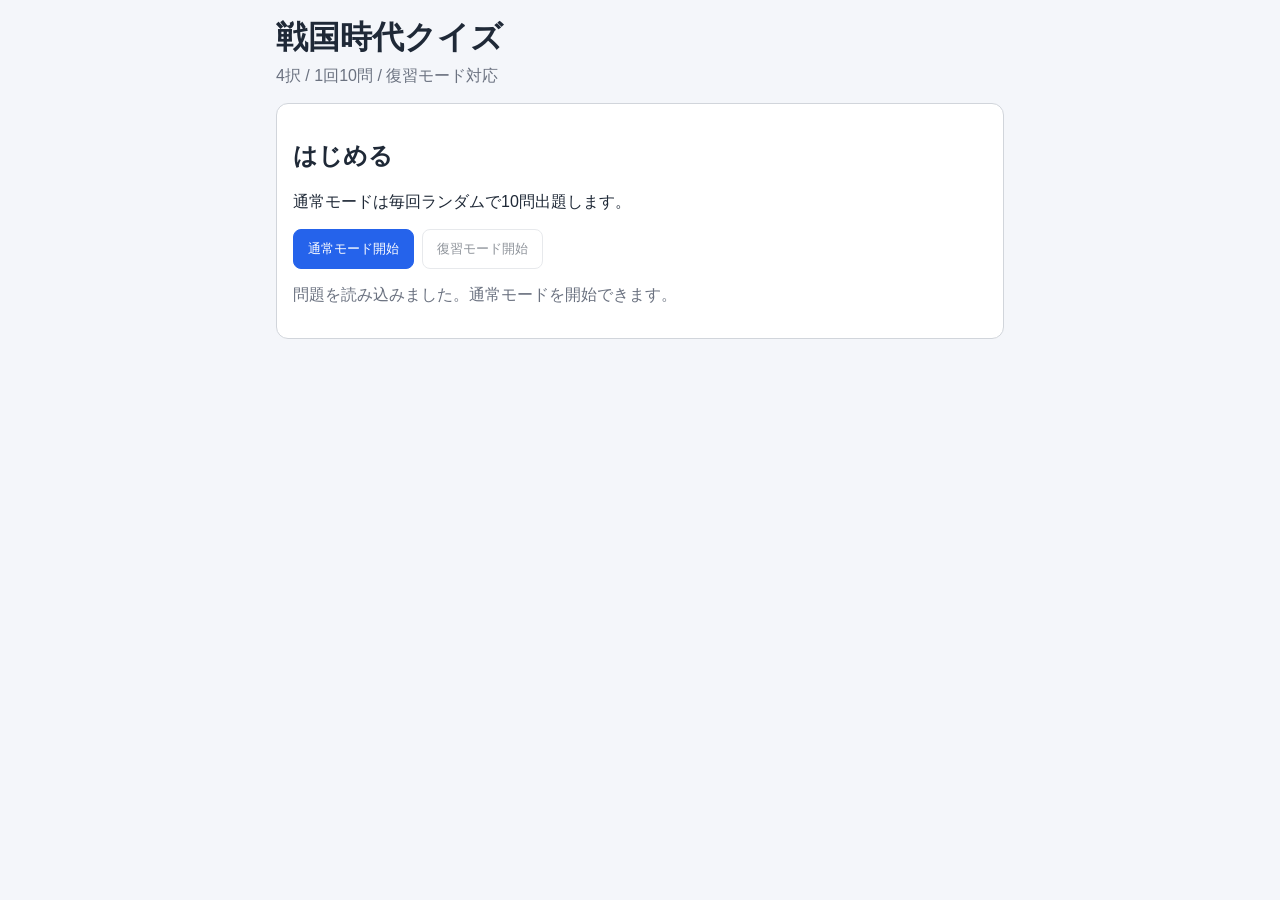
==== index.html @ 6bb64b8d "Rebuild quiz app as minimal working Sengoku web app" ====
<!doctype html>
<html lang="ja">
<head>
  <meta charset="UTF-8" />
  <meta name="viewport" content="width=device-width, initial-scale=1.0" />
  <title>戦国時代クイズ</title>
  <link rel="stylesheet" href="style.css" />
</head>
<body>
  <main class="app">
    <header class="header">
      <h1>戦国時代クイズ</h1>
      <p>4択 / 1回10問 / 復習モード対応</p>
    </header>

    <section id="home" class="card">
      <h2>はじめる</h2>
      <p>通常モードは毎回ランダムで10問出題します。</p>
      <div class="actions">
        <button id="startBtn" class="btn btn-primary">通常モード開始</button>
        <button id="reviewBtn" class="btn" disabled>復習モード開始</button>
      </div>
      <p id="homeMessage" class="message" aria-live="polite"></p>
    </section>

    <section id="quiz" class="card hidden" aria-live="polite">
      <div class="meta">
        <span id="progress"></span>
        <span id="modeLabel"></span>
      </div>
      <h2 id="question"></h2>
      <div id="choices" class="choices"></div>
      <div id="feedback" class="feedback"></div>
      <button id="nextBtn" class="btn btn-primary hidden">次へ</button>
    </section>

    <section id="result" class="card hidden">
      <h2>結果</h2>
      <p id="score" class="score"></p>
      <p id="rate"></p>
      <p id="wrongCount"></p>
      <div class="actions">
        <button id="backBtn" class="btn btn-primary">ホームに戻る</button>
      </div>
    </section>
  </main>

  <script src="app.js" defer></script>
</body>
</html>
---- style.css ----
:root {
  --bg: #f4f6fa;
  --card: #ffffff;
  --text: #1f2937;
  --muted: #6b7280;
  --line: #d1d5db;
  --primary: #2563eb;
  --primary-hover: #1d4ed8;
  --ok: #166534;
  --ng: #b91c1c;
}

* {
  box-sizing: border-box;
}

body {
  margin: 0;
  background: var(--bg);
  color: var(--text);
  font-family: -apple-system, BlinkMacSystemFont, "Segoe UI", Roboto, "Hiragino Kaku Gothic ProN", "Yu Gothic", sans-serif;
}

.app {
  max-width: 760px;
  margin: 0 auto;
  padding: 16px;
}

.header h1 {
  margin: 0;
  font-size: clamp(1.4rem, 4vw, 2rem);
}

.header p {
  margin-top: 6px;
  color: var(--muted);
}

.card {
  background: var(--card);
  border: 1px solid var(--line);
  border-radius: 12px;
  padding: 16px;
  margin-top: 12px;
}

.hidden {
  display: none;
}

.actions {
  display: flex;
  flex-wrap: wrap;
  gap: 8px;
}

.btn {
  border: 1px solid var(--line);
  border-radius: 8px;
  padding: 10px 14px;
  background: #fff;
  color: var(--text);
  cursor: pointer;
}

.btn:disabled {
  opacity: 0.5;
  cursor: not-allowed;
}

.btn-primary {
  border-color: var(--primary);
  background: var(--primary);
  color: #fff;
}

.btn-primary:hover:not(:disabled) {
  background: var(--primary-hover);
}

.meta {
  display: flex;
  justify-content: space-between;
  gap: 8px;
  color: var(--muted);
  margin-bottom: 10px;
}

.choices {
  display: grid;
  gap: 8px;
}

.choice {
  width: 100%;
  text-align: left;
  border: 1px solid var(--line);
  border-radius: 8px;
  background: #fff;
  padding: 10px;
}

.choice:disabled {
  cursor: default;
}

.choice.correct {
  border-color: var(--ok);
  background: #ecfdf5;
}

.choice.wrong {
  border-color: var(--ng);
  background: #fef2f2;
}

.feedback {
  margin: 12px 0;
  padding-top: 10px;
  border-top: 1px dashed var(--line);
  line-height: 1.5;
}

.feedback.ok {
  color: var(--ok);
}

.feedback.ng {
  color: var(--ng);
}

.message {
  color: var(--muted);
}

.score {
  font-weight: 700;
  font-size: 1.2rem;
}

@media (max-width: 480px) {
  .btn {
    width: 100%;
  }
}
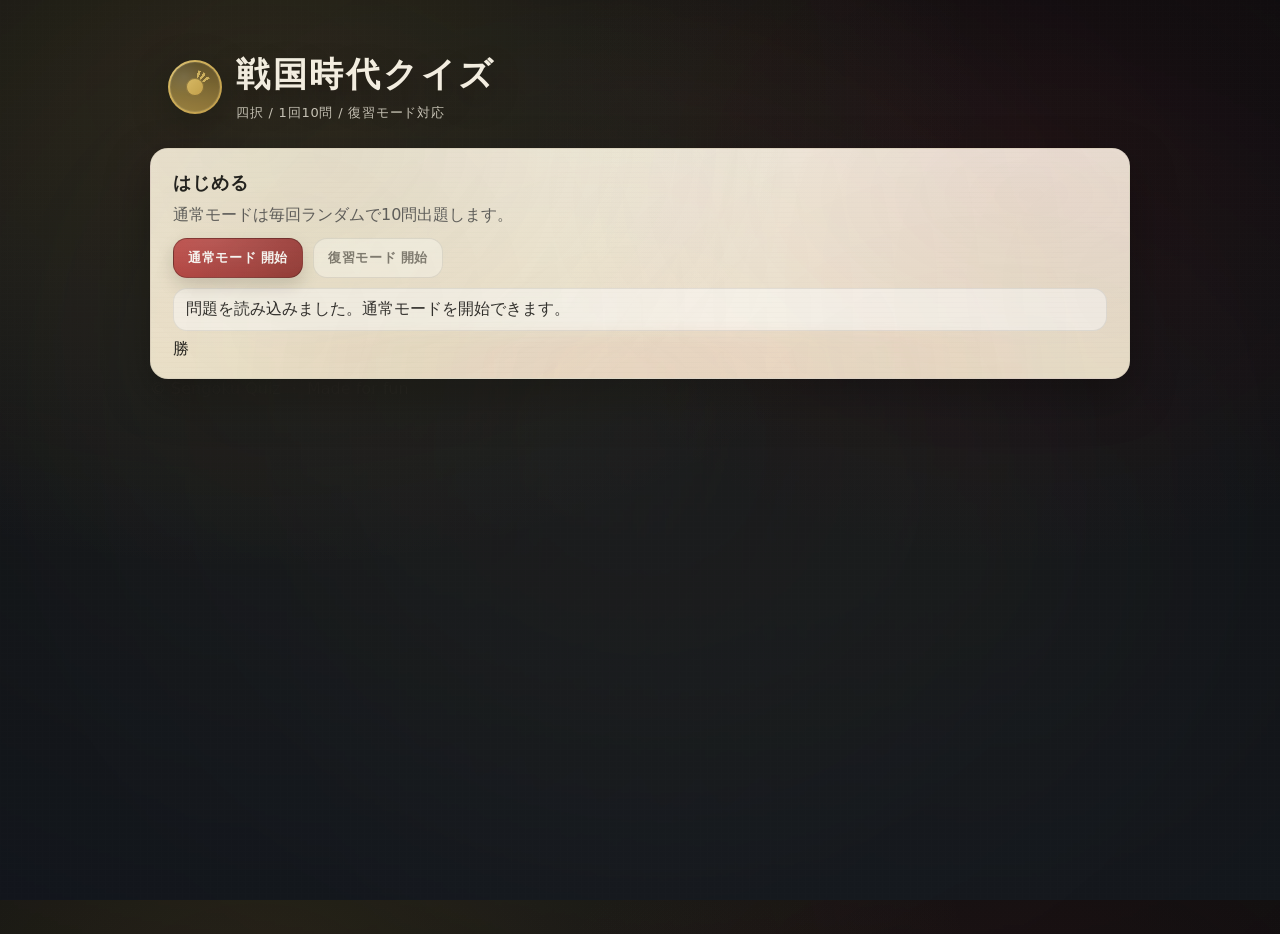
==== commit 27c165fd: "Refactor HTML structure and update text content Updated header and section titles, improved button l" ====
--- a/index.html
+++ b/index.html
@@ -6,43 +6,92 @@
   <title>戦国時代クイズ</title>
   <link rel="stylesheet" href="style.css" />
 </head>
+
 <body>
   <main class="app">
+    <!-- 戦国ヘッダー（※bodyの中、mainの中に置くのが正解） -->
     <header class="header">
-      <h1>戦国時代クイズ</h1>
-      <p>4択 / 1回10問 / 復習モード対応</p>
+      <div class="brand">
+        <div class="crest" aria-hidden="true">
+          <span class="crest-ring"></span>
+          <span class="crest-emblem"></span>
+        </div>
+
+        <div class="brand-text">
+          <h1>戦国時代クイズ</h1>
+          <p>四択 / 1回10問 / 復習モード対応</p>
+        </div>
+      </div>
+
+      <div class="header-kamon" aria-hidden="true">
+        <span class="kamon-dot"></span>
+        <span class="kamon-dot"></span>
+        <span class="kamon-dot"></span>
+      </div>
     </header>
 
-    <section id="home" class="card">
-      <h2>はじめる</h2>
-      <p>通常モードは毎回ランダムで10問出題します。</p>
+    <!-- HOME -->
+    <section id="home" class="card card-sengoku">
+      <h2 class="card-title">はじめる</h2>
+      <p class="card-sub">
+        通常モードは毎回ランダムで10問出題します。
+      </p>
+
       <div class="actions">
-        <button id="startBtn" class="btn btn-primary">通常モード開始</button>
-        <button id="reviewBtn" class="btn" disabled>復習モード開始</button>
+        <button id="startBtn" class="btn btn-primary">通常モード 開始</button>
+        <button id="reviewBtn" class="btn btn-ghost" disabled>復習モード 開始</button>
       </div>
+
       <p id="homeMessage" class="message" aria-live="polite"></p>
+
+      <div class="seal" aria-hidden="true">
+        <span class="seal-text">勝</span>
+      </div>
     </section>
 
-    <section id="quiz" class="card hidden" aria-live="polite">
+    <!-- QUIZ -->
+    <section id="quiz" class="card card-sengoku hidden" aria-live="polite">
       <div class="meta">
-        <span id="progress"></span>
-        <span id="modeLabel"></span>
+        <span id="progress" class="badge">1/10</span>
+        <span id="modeLabel" class="badge badge-ghost">通常</span>
       </div>
-      <h2 id="question"></h2>
+
+      <h2 id="question" class="question">問題</h2>
+
       <div id="choices" class="choices"></div>
+
       <div id="feedback" class="feedback"></div>
-      <button id="nextBtn" class="btn btn-primary hidden">次へ</button>
+
+      <div class="actions actions-right">
+        <button id="nextBtn" class="btn btn-primary hidden">次へ</button>
+      </div>
+
+      <div class="divider" aria-hidden="true"></div>
+      <p class="hint">※ 武士は焦らない。落ち着いて選ぶのだ。</p>
     </section>
 
-    <section id="result" class="card hidden">
-      <h2>結果</h2>
-      <p id="score" class="score"></p>
-      <p id="rate"></p>
-      <p id="wrongCount"></p>
+    <!-- RESULT -->
+    <section id="result" class="card card-sengoku hidden">
+      <h2 class="card-title">戦果</h2>
+
+      <p id="score" class="result-line"></p>
+      <p id="rate" class="result-line"></p>
+      <p id="wrongCount" class="result-line"></p>
+
       <div class="actions">
         <button id="backBtn" class="btn btn-primary">ホームに戻る</button>
       </div>
+
+      <div class="result-banner" aria-hidden="true">
+        <span class="banner-text">天下取りは一歩ずつ</span>
+      </div>
     </section>
+
+    <footer class="footer">
+      <span>© Sengoku Quiz</span>
+      <span class="footer-dot">・</span>
+      <span>Made for fun</span>
+    </footer>
   </main>
 
   <script src="app.js" defer></script>
--- a/style.css
+++ b/style.css
@@ -1,146 +1,286 @@
-:root {
-  --bg: #f4f6fa;
-  --card: #ffffff;
-  --text: #1f2937;
-  --muted: #6b7280;
-  --line: #d1d5db;
-  --primary: #2563eb;
-  --primary-hover: #1d4ed8;
-  --ok: #166534;
-  --ng: #b91c1c;
-}
-
-* {
-  box-sizing: border-box;
-}
-
-body {
-  margin: 0;
-  background: var(--bg);
-  color: var(--text);
-  font-family: -apple-system, BlinkMacSystemFont, "Segoe UI", Roboto, "Hiragino Kaku Gothic ProN", "Yu Gothic", sans-serif;
-}
-
-.app {
-  max-width: 760px;
-  margin: 0 auto;
-  padding: 16px;
-}
-
-.header h1 {
-  margin: 0;
-  font-size: clamp(1.4rem, 4vw, 2rem);
-}
-
-.header p {
-  margin-top: 6px;
+:root{
+  --bg-ink:#0b0d10;
+  --bg-ink2:#11151c;
+  --paper:#f3efe4;
+  --paper2:#efe7d3;
+  --gold:#c7a24b;
+  --gold2:#e2c36a;
+  --red:#b22222;
+  --smoke: rgba(255,255,255,.06);
+  --text:#1c1c1c;
+  --muted:#5c5c5c;
+  --shadow: 0 18px 45px rgba(0,0,0,.35);
+  --radius: 18px;
+}
+
+/* ==== page base ==== */
+*{ box-sizing:border-box; }
+html,body{ height:100%; }
+body{
+  margin:0;
+  color:var(--text);
+  font-family: system-ui, -apple-system, "Hiragino Kaku Gothic ProN", "Yu Gothic", "Noto Sans JP", sans-serif;
+
+  /* “夜の陣幕 + 墨”っぽい背景（外部画像なし） */
+  background:
+    radial-gradient(1200px 800px at 20% 10%, rgba(199,162,75,.14), transparent 60%),
+    radial-gradient(900px 700px at 80% 20%, rgba(178,34,34,.10), transparent 55%),
+    linear-gradient(180deg, var(--bg-ink), var(--bg-ink2));
+}
+
+/* うっすら布目（疑似テクスチャ） */
+body::before{
+  content:"";
+  position:fixed;
+  inset:0;
+  pointer-events:none;
+  background:
+    repeating-linear-gradient(0deg, rgba(255,255,255,.02) 0 1px, transparent 1px 6px),
+    repeating-linear-gradient(90deg, rgba(255,255,255,.015) 0 1px, transparent 1px 7px);
+  mix-blend-mode: overlay;
+  opacity:.55;
+}
+
+/* 金箔っぽい霞 */
+body::after{
+  content:"";
+  position:fixed;
+  inset:-20%;
+  pointer-events:none;
+  background:
+    radial-gradient(circle at 30% 40%, rgba(226,195,106,.08), transparent 55%),
+    radial-gradient(circle at 70% 60%, rgba(226,195,106,.06), transparent 50%),
+    radial-gradient(circle at 50% 50%, rgba(255,255,255,.03), transparent 60%);
+  filter: blur(2px);
+  opacity:.65;
+}
+
+/* ==== app container ==== */
+.app{
+  width:min(980px, calc(100% - 28px));
+  margin: 34px auto 60px;
+}
+
+/* ==== header ==== */
+.header{
+  margin-bottom: 18px;
+  padding: 18px 18px 8px;
+}
+
+.brand{
+  display:flex;
+  align-items:center;
+  gap:14px;
+}
+
+/* 家紋風ロゴ（CSSだけ） */
+.crest{
+  width:54px; height:54px;
+  position:relative;
+  border-radius:999px;
+  filter: drop-shadow(0 10px 18px rgba(0,0,0,.35));
+}
+.crest-ring{
+  position:absolute; inset:0;
+  border-radius:999px;
+  background: radial-gradient(circle at 30% 30%, rgba(255,255,255,.22), transparent 35%),
+              linear-gradient(135deg, rgba(226,195,106,.95), rgba(199,162,75,.95));
+  padding:2px;
+}
+.crest-ring::before{
+  content:"";
+  position:absolute; inset:2px;
+  border-radius:999px;
+  background: linear-gradient(180deg, rgba(0,0,0,.55), rgba(0,0,0,.25));
+  box-shadow: inset 0 0 0 1px rgba(255,255,255,.08);
+}
+.crest-emblem{
+  position:absolute; inset:10px;
+  border-radius:999px;
+  background:
+    conic-gradient(from 0deg,
+      rgba(226,195,106,.0) 0 10deg,
+      rgba(226,195,106,.9) 10deg 20deg,
+      rgba(226,195,106,.0) 20deg 30deg,
+      rgba(226,195,106,.9) 30deg 40deg,
+      rgba(226,195,106,.0) 40deg 50deg,
+      rgba(226,195,106,.9) 50deg 60deg,
+      rgba(226,195,106,.0) 60deg 360deg);
+  mask: radial-gradient(circle, transparent 0 38%, #000 39% 100%);
+  opacity:.9;
+}
+.crest::after{
+  content:"";
+  position:absolute; inset:18px;
+  border-radius:999px;
+  background: linear-gradient(135deg, rgba(226,195,106,.9), rgba(199,162,75,.9));
+  box-shadow: inset 0 0 0 1px rgba(0,0,0,.35);
+}
+
+/* タイトル文字：和っぽく重め */
+.brand-text h1{
+  margin:0;
+  color: var(--paper);
+  letter-spacing: .08em;
+  font-weight: 800;
+  font-size: clamp(22px, 3.6vw, 34px);
+  text-shadow: 0 14px 30px rgba(0,0,0,.45);
+}
+.brand-text p{
+  margin:6px 0 0;
+  color: rgba(243,239,228,.78);
+  letter-spacing: .06em;
+  font-size: 13px;
+}
+
+/* ==== card paper ==== */
+.card{
+  background:
+    radial-gradient(900px 520px at 10% 0%, rgba(199,162,75,.10), transparent 60%),
+    radial-gradient(900px 520px at 90% 20%, rgba(178,34,34,.08), transparent 55%),
+    linear-gradient(180deg, var(--paper), var(--paper2));
+  border-radius: var(--radius);
+  box-shadow: var(--shadow);
+  border: 1px solid rgba(0,0,0,.08);
+  position:relative;
+  overflow:hidden;
+}
+
+/* 紙の毛羽立ち + 墨スミ */
+.card::before{
+  content:"";
+  position:absolute; inset:0;
+  pointer-events:none;
+  background:
+    radial-gradient(circle at 20% 0%, rgba(0,0,0,.08), transparent 55%),
+    radial-gradient(circle at 100% 60%, rgba(0,0,0,.06), transparent 55%),
+    repeating-linear-gradient(0deg, rgba(0,0,0,.015) 0 1px, transparent 1px 5px);
+  mix-blend-mode:multiply;
+  opacity:.6;
+}
+.card::after{
+  content:"";
+  position:absolute;
+  inset:auto -20% -35% -20%;
+  height:55%;
+  pointer-events:none;
+  background: radial-gradient(circle at 50% 50%, rgba(178,34,34,.11), transparent 62%);
+  filter: blur(8px);
+  opacity:.7;
+}
+
+/* ==== sections ==== */
+#home, #quiz, #result{
+  padding: 22px 22px 18px;
+}
+h2{
+  margin:0 0 10px;
+  font-size: 18px;
+  letter-spacing:.06em;
+}
+p{
+  margin: 8px 0;
   color: var(--muted);
 }
 
-.card {
-  background: var(--card);
-  border: 1px solid var(--line);
-  border-radius: 12px;
-  padding: 16px;
-  margin-top: 12px;
-}
-
-.hidden {
-  display: none;
-}
-
-.actions {
-  display: flex;
-  flex-wrap: wrap;
-  gap: 8px;
-}
-
-.btn {
-  border: 1px solid var(--line);
-  border-radius: 8px;
+/* meta row */
+.meta{
+  display:flex;
+  justify-content:space-between;
+  align-items:center;
+  gap:12px;
+  margin-bottom:12px;
+  padding-bottom:12px;
+  border-bottom: 1px dashed rgba(0,0,0,.18);
+}
+#modeLabel{
+  font-weight:700;
+  color:#2c2c2c;
+}
+
+/* ==== buttons ==== */
+.actions{
+  display:flex;
+  flex-wrap:wrap;
+  gap:10px;
+  margin-top:12px;
+}
+.btn{
+  appearance:none;
+  border:1px solid rgba(0,0,0,.15);
+  background: rgba(255,255,255,.65);
+  color:#222;
   padding: 10px 14px;
-  background: #fff;
-  color: var(--text);
-  cursor: pointer;
-}
-
-.btn:disabled {
-  opacity: 0.5;
-  cursor: not-allowed;
-}
-
-.btn-primary {
-  border-color: var(--primary);
-  background: var(--primary);
+  border-radius: 14px;
+  font-weight: 800;
+  letter-spacing:.05em;
+  cursor:pointer;
+  transition: transform .08s ease, box-shadow .12s ease, background .12s ease;
+  box-shadow: 0 8px 18px rgba(0,0,0,.15);
+}
+.btn:hover{ transform: translateY(-1px); }
+.btn:active{ transform: translateY(0px) scale(.99); }
+.btn:disabled{
+  cursor:not-allowed;
+  opacity:.55;
+  box-shadow:none;
+}
+
+.btn-primary{
+  border: 1px solid rgba(0,0,0,.25);
+  background:
+    radial-gradient(600px 200px at 30% 0%, rgba(255,255,255,.25), transparent 60%),
+    linear-gradient(135deg, var(--red), #7f1212);
   color: #fff;
 }
-
-.btn-primary:hover:not(:disabled) {
-  background: var(--primary-hover);
-}
-
-.meta {
-  display: flex;
-  justify-content: space-between;
-  gap: 8px;
-  color: var(--muted);
-  margin-bottom: 10px;
-}
-
-.choices {
-  display: grid;
-  gap: 8px;
-}
-
-.choice {
-  width: 100%;
-  text-align: left;
-  border: 1px solid var(--line);
-  border-radius: 8px;
-  background: #fff;
-  padding: 10px;
-}
-
-.choice:disabled {
-  cursor: default;
-}
-
-.choice.correct {
-  border-color: var(--ok);
-  background: #ecfdf5;
-}
-
-.choice.wrong {
-  border-color: var(--ng);
-  background: #fef2f2;
-}
-
-.feedback {
-  margin: 12px 0;
-  padding-top: 10px;
-  border-top: 1px dashed var(--line);
-  line-height: 1.5;
-}
-
-.feedback.ok {
-  color: var(--ok);
-}
-
-.feedback.ng {
-  color: var(--ng);
-}
-
-.message {
-  color: var(--muted);
-}
-
-.score {
-  font-weight: 700;
-  font-size: 1.2rem;
-}
-
-@media (max-width: 480px) {
-  .btn {
-    width: 100%;
-  }
-}
+.btn-primary:hover{
+  box-shadow: 0 14px 26px rgba(0,0,0,.22);
+}
+
+.message{
+  margin-top:10px;
+  padding:10px 12px;
+  border-radius: 14px;
+  background: rgba(255,255,255,.6);
+  border: 1px solid rgba(0,0,0,.08);
+  color:#2a2a2a;
+}
+
+/* ==== quiz choices ==== */
+.choices{
+  display:grid;
+  gap:10px;
+  margin: 10px 0 6px;
+}
+.choiceBtn{
+  width:100%;
+  text-align:left;
+  padding: 12px 14px;
+  border-radius: 16px;
+  border: 1px solid rgba(0,0,0,.16);
+  background: rgba(255,255,255,.70);
+  cursor:pointer;
+  font-weight: 800;
+  letter-spacing:.03em;
+  transition: transform .08s ease, box-shadow .12s ease, background .12s ease;
+  box-shadow: 0 8px 18px rgba(0,0,0,.14);
+}
+.choiceBtn:hover{ transform: translateY(-1px); }
+.choiceBtn:active{ transform: translateY(0px) scale(.99); }
+
+.feedback{
+  margin-top:10px;
+  padding:12px 14px;
+  border-radius:16px;
+  border: 1px solid rgba(0,0,0,.10);
+  background: rgba(255,255,255,.60);
+}
+
+.hidden{ display:none !important; }
+
+/* ==== small ==== */
+@media (max-width:520px){
+  #home, #quiz, #result{ padding:18px 16px 14px; }
+  .brand{ gap:12px; }
+  .crest{ width:48px; height:48px; }
+}
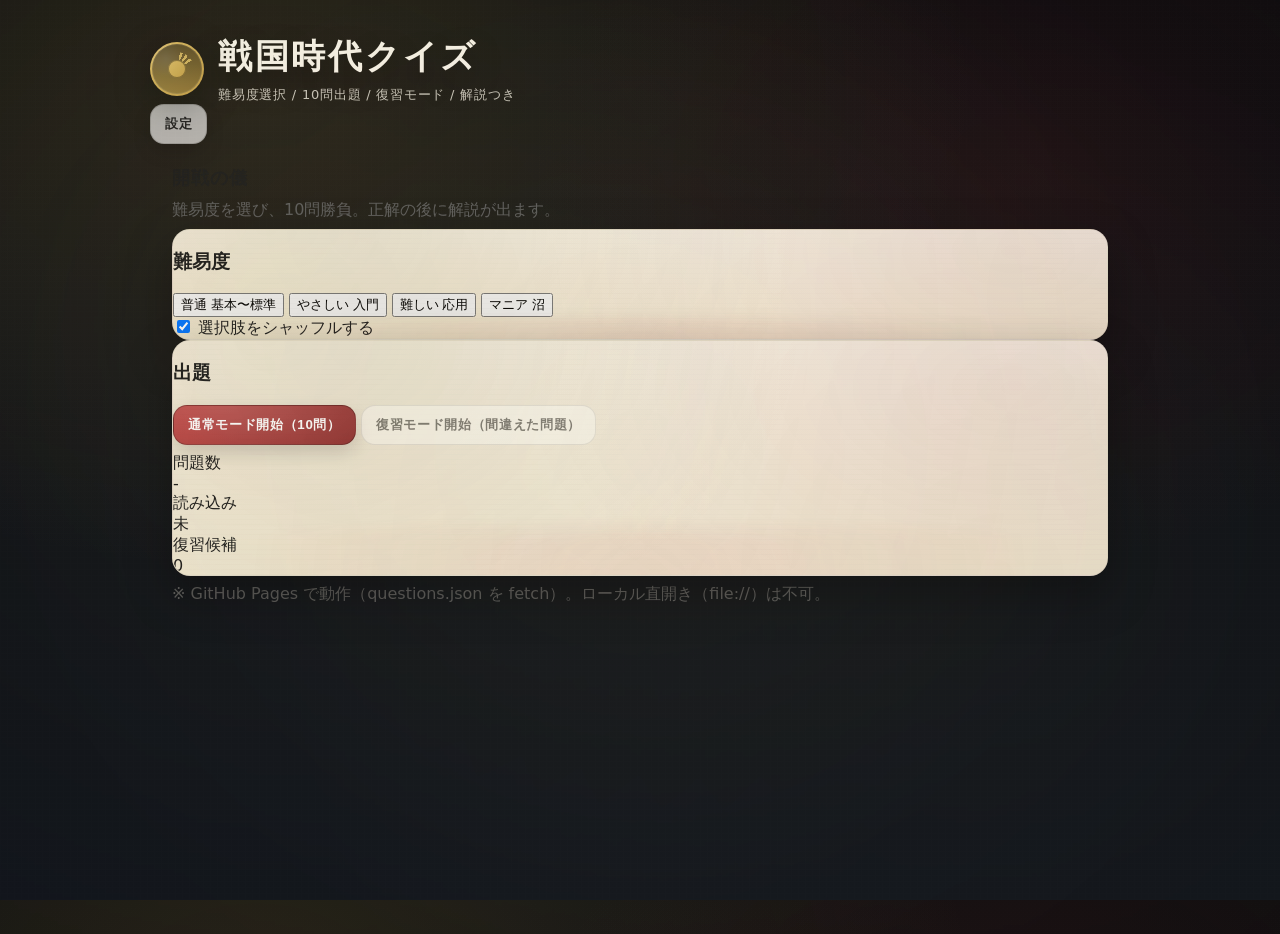
==== commit 0ed7cd4b: "Refactor header and add settings modal Replaced header and section structure for improved layout and" ====
--- a/index.html
+++ b/index.html
@@ -6,92 +6,180 @@
   <title>戦国時代クイズ</title>
   <link rel="stylesheet" href="style.css" />
 </head>
-
 <body>
   <main class="app">
-    <!-- 戦国ヘッダー（※bodyの中、mainの中に置くのが正解） -->
-    <header class="header">
-      <div class="brand">
-        <div class="crest" aria-hidden="true">
-          <span class="crest-ring"></span>
-          <span class="crest-emblem"></span>
+    <header class="topbar">
+      <div class="topbar-inner">
+        <div class="brand">
+          <div class="crest" aria-hidden="true">
+            <span class="crest-ring"></span>
+            <span class="crest-emblem"></span>
+          </div>
+          <div class="brand-text">
+            <h1>戦国時代クイズ</h1>
+            <p class="sub">難易度選択 / 10問出題 / 復習モード / 解説つき</p>
+          </div>
         </div>
 
-        <div class="brand-text">
-          <h1>戦国時代クイズ</h1>
-          <p>四択 / 1回10問 / 復習モード対応</p>
+        <div class="topbar-actions">
+          <button id="openSettings" class="btn btn-ghost" type="button">設定</button>
         </div>
-      </div>
-
-      <div class="header-kamon" aria-hidden="true">
-        <span class="kamon-dot"></span>
-        <span class="kamon-dot"></span>
-        <span class="kamon-dot"></span>
       </div>
     </header>
 
-    <!-- HOME -->
-    <section id="home" class="card card-sengoku">
-      <h2 class="card-title">はじめる</h2>
-      <p class="card-sub">
-        通常モードは毎回ランダムで10問出題します。
-      </p>
+    <section class="panel" id="home">
+      <div class="paper">
+        <h2 class="paper-title">開戦の儀</h2>
+        <p class="paper-lead">難易度を選び、10問勝負。正解の後に解説が出ます。</p>
 
-      <div class="actions">
-        <button id="startBtn" class="btn btn-primary">通常モード 開始</button>
-        <button id="reviewBtn" class="btn btn-ghost" disabled>復習モード 開始</button>
-      </div>
+        <div class="grid">
+          <div class="card">
+            <h3 class="card-title">難易度</h3>
+            <div class="difficulty">
+              <button type="button" class="diff-btn is-active" data-diff="normal">
+                <span class="diff-name">普通</span>
+                <span class="diff-desc">基本〜標準</span>
+              </button>
+              <button type="button" class="diff-btn" data-diff="easy">
+                <span class="diff-name">やさしい</span>
+                <span class="diff-desc">入門</span>
+              </button>
+              <button type="button" class="diff-btn" data-diff="hard">
+                <span class="diff-name">難しい</span>
+                <span class="diff-desc">応用</span>
+              </button>
+              <button type="button" class="diff-btn" data-diff="mania">
+                <span class="diff-name">マニア</span>
+                <span class="diff-desc">沼</span>
+              </button>
+            </div>
 
-      <p id="homeMessage" class="message" aria-live="polite"></p>
+            <div class="row">
+              <label class="check">
+                <input type="checkbox" id="shuffleChoices" checked />
+                選択肢をシャッフルする
+              </label>
+            </div>
+          </div>
 
-      <div class="seal" aria-hidden="true">
-        <span class="seal-text">勝</span>
+          <div class="card">
+            <h3 class="card-title">出題</h3>
+            <div class="row row-gap">
+              <button id="startBtn" class="btn btn-primary" type="button">通常モード開始（10問）</button>
+              <button id="reviewBtn" class="btn btn-secondary" type="button" disabled>復習モード開始（間違えた問題）</button>
+            </div>
+            <p id="homeMsg" class="msg" aria-live="polite"></p>
+
+            <div class="stats">
+              <div class="stat">
+                <div class="stat-k">問題数</div>
+                <div class="stat-v"><span id="totalCount">-</span></div>
+              </div>
+              <div class="stat">
+                <div class="stat-k">読み込み</div>
+                <div class="stat-v"><span id="loadState">未</span></div>
+              </div>
+              <div class="stat">
+                <div class="stat-k">復習候補</div>
+                <div class="stat-v"><span id="wrongPool">0</span></div>
+              </div>
+            </div>
+          </div>
+        </div>
+
+        <p class="note">※ GitHub Pages で動作（questions.json を fetch）。ローカル直開き（file://）は不可。</p>
       </div>
     </section>
 
-    <!-- QUIZ -->
-    <section id="quiz" class="card card-sengoku hidden" aria-live="polite">
-      <div class="meta">
-        <span id="progress" class="badge">1/10</span>
-        <span id="modeLabel" class="badge badge-ghost">通常</span>
-      </div>
+    <section class="panel hidden" id="quiz" aria-live="polite">
+      <div class="paper">
+        <div class="quiz-head">
+          <div class="meta">
+            <span class="badge" id="modeBadge">通常</span>
+            <span class="dot">•</span>
+            <span id="diffBadge" class="badge badge-alt">普通</span>
+          </div>
+          <div class="progress">
+            <span id="progressText">1 / 10</span>
+            <div class="bar" aria-hidden="true"><div id="barFill" class="bar-fill"></div></div>
+          </div>
+        </div>
 
-      <h2 id="question" class="question">問題</h2>
+        <div class="qbox">
+          <div class="qno" id="qNo">Q1</div>
+          <h2 class="qtext" id="questionText">読み込み中…</h2>
+          <div class="tags" id="tagRow"></div>
+        </div>
 
-      <div id="choices" class="choices"></div>
+        <div class="choices" id="choices"></div>
 
-      <div id="feedback" class="feedback"></div>
+        <div class="feedback" id="feedback" aria-live="polite"></div>
 
-      <div class="actions actions-right">
-        <button id="nextBtn" class="btn btn-primary hidden">次へ</button>
-      </div>
-
-      <div class="divider" aria-hidden="true"></div>
-      <p class="hint">※ 武士は焦らない。落ち着いて選ぶのだ。</p>
-    </section>
-
-    <!-- RESULT -->
-    <section id="result" class="card card-sengoku hidden">
-      <h2 class="card-title">戦果</h2>
-
-      <p id="score" class="result-line"></p>
-      <p id="rate" class="result-line"></p>
-      <p id="wrongCount" class="result-line"></p>
-
-      <div class="actions">
-        <button id="backBtn" class="btn btn-primary">ホームに戻る</button>
-      </div>
-
-      <div class="result-banner" aria-hidden="true">
-        <span class="banner-text">天下取りは一歩ずつ</span>
+        <div class="actions">
+          <button id="nextBtn" class="btn btn-primary hidden" type="button">次へ</button>
+          <button id="quitBtn" class="btn btn-ghost" type="button">中断</button>
+        </div>
       </div>
     </section>
 
-    <footer class="footer">
-      <span>© Sengoku Quiz</span>
-      <span class="footer-dot">・</span>
-      <span>Made for fun</span>
-    </footer>
+    <section class="panel hidden" id="result">
+      <div class="paper">
+        <h2 class="paper-title">戦果報告</h2>
+        <div class="result-grid">
+          <div class="result-card">
+            <div class="rk">正解数</div>
+            <div class="rv"><span id="scoreNum">0</span> / <span id="scoreDen">10</span></div>
+          </div>
+          <div class="result-card">
+            <div class="rk">正解率</div>
+            <div class="rv"><span id="rateNum">0</span>%</div>
+          </div>
+          <div class="result-card">
+            <div class="rk">間違い</div>
+            <div class="rv"><span id="wrongNum">0</span></div>
+          </div>
+        </div>
+
+        <div class="actions">
+          <button id="backHomeBtn" class="btn btn-primary" type="button">ホームへ戻る</button>
+          <button id="reviewFromResultBtn" class="btn btn-secondary" type="button">復習モードへ</button>
+        </div>
+
+        <div class="mini">
+          <h3 class="mini-title">間違えた問題（復習用）</h3>
+          <div id="wrongList" class="wrong-list"></div>
+        </div>
+      </div>
+    </section>
+
+    <!-- Settings Modal -->
+    <div class="modal hidden" id="settingsModal" role="dialog" aria-modal="true" aria-labelledby="settingsTitle">
+      <div class="modal-backdrop" data-close="1"></div>
+      <div class="modal-card">
+        <div class="modal-head">
+          <h2 id="settingsTitle">設定</h2>
+          <button class="icon-btn" type="button" data-close="1" aria-label="閉じる">✕</button>
+        </div>
+        <div class="modal-body">
+          <label class="check">
+            <input type="checkbox" id="showExplanation" checked />
+            正解/不正解のあとに解説を表示する
+          </label>
+
+          <label class="check">
+            <input type="checkbox" id="showTags" checked />
+            タグ（人物/合戦/用語など）を表示する
+          </label>
+
+          <div class="row">
+            <button id="clearProgress" class="btn btn-ghost" type="button">復習データをクリア</button>
+          </div>
+
+          <p class="note">復習データはこのブラウザの localStorage に保存します。</p>
+        </div>
+      </div>
+    </div>
+
   </main>
 
   <script src="app.js" defer></script>
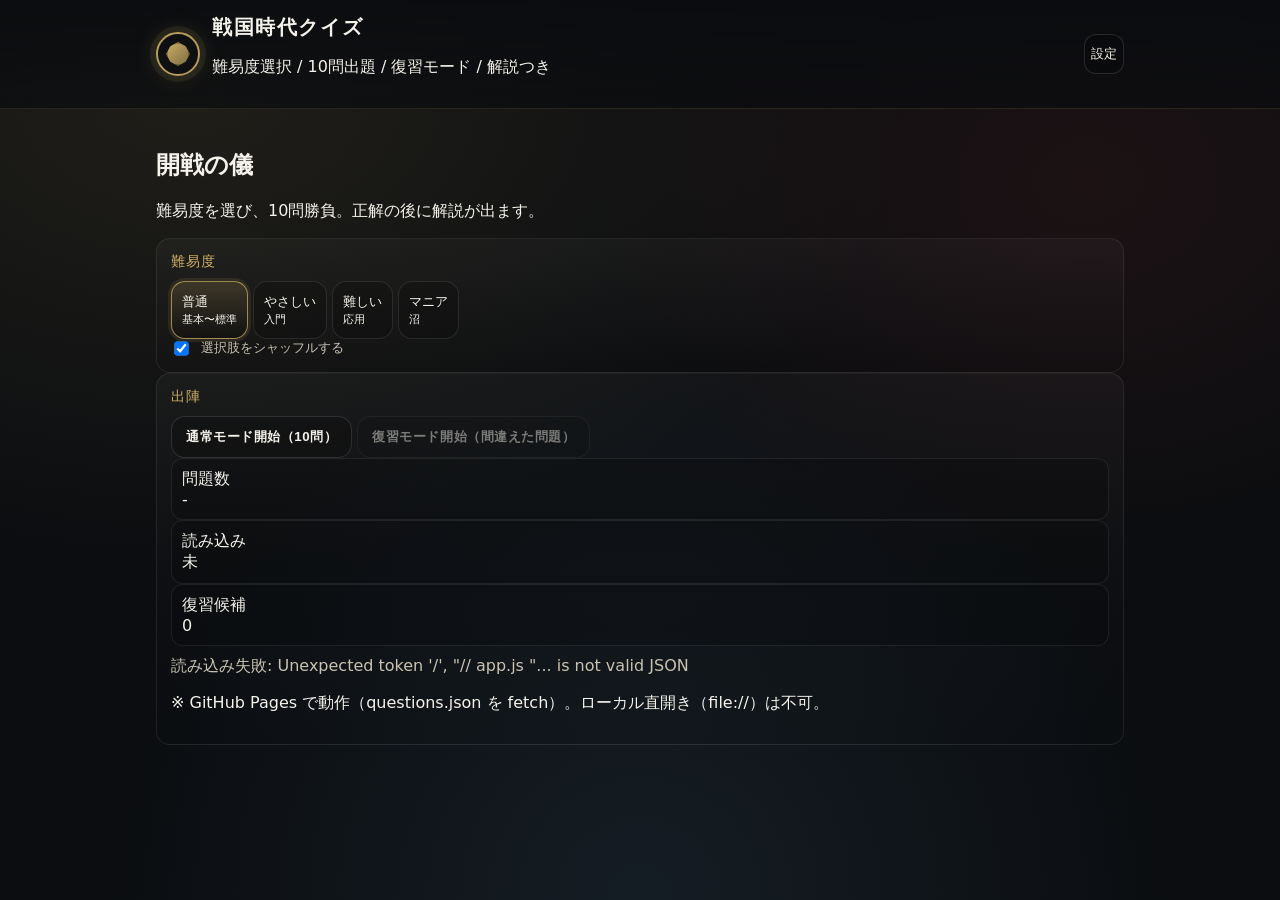
==== commit eaa5fca7: "Update index.html" ====
--- a/index.html
+++ b/index.html
@@ -8,6 +8,7 @@
 </head>
 <body>
   <main class="app">
+    <!-- Topbar -->
     <header class="topbar">
       <div class="topbar-inner">
         <div class="brand">
@@ -17,165 +18,155 @@
           </div>
           <div class="brand-text">
             <h1>戦国時代クイズ</h1>
-            <p class="sub">難易度選択 / 10問出題 / 復習モード / 解説つき</p>
+            <p class="subline">
+              難易度選択 / <span id="perRunLabel">10</span>問出題 / 復習モード / 解説つき
+            </p>
           </div>
         </div>
 
-        <div class="topbar-actions">
-          <button id="openSettings" class="btn btn-ghost" type="button">設定</button>
-        </div>
+        <button id="openSettings" class="icon-btn" type="button" aria-label="設定を開く">
+          設定
+        </button>
       </div>
     </header>
 
-    <section class="panel" id="home">
-      <div class="paper">
-        <h2 class="paper-title">開戦の儀</h2>
-        <p class="paper-lead">難易度を選び、10問勝負。正解の後に解説が出ます。</p>
+    <!-- Home -->
+    <section id="home" class="panel">
+      <div class="panel-head">
+        <h2>開戦の儀</h2>
+        <p class="muted">難易度を選び、<span id="perRunLabel2">10</span>問勝負。正解の後に解説が出ます。</p>
+      </div>
 
-        <div class="grid">
-          <div class="card">
-            <h3 class="card-title">難易度</h3>
-            <div class="difficulty">
-              <button type="button" class="diff-btn is-active" data-diff="normal">
-                <span class="diff-name">普通</span>
-                <span class="diff-desc">基本〜標準</span>
-              </button>
-              <button type="button" class="diff-btn" data-diff="easy">
-                <span class="diff-name">やさしい</span>
-                <span class="diff-desc">入門</span>
-              </button>
-              <button type="button" class="diff-btn" data-diff="hard">
-                <span class="diff-name">難しい</span>
-                <span class="diff-desc">応用</span>
-              </button>
-              <button type="button" class="diff-btn" data-diff="mania">
-                <span class="diff-name">マニア</span>
-                <span class="diff-desc">沼</span>
-              </button>
+      <div class="grid2">
+        <div class="card">
+          <div class="card-title">難易度</div>
+          <div class="diff-row">
+            <button class="diff-btn is-active" type="button" data-diff="normal">普通<br><small>基本〜標準</small></button>
+            <button class="diff-btn" type="button" data-diff="easy">やさしい<br><small>入門</small></button>
+            <button class="diff-btn" type="button" data-diff="hard">難しい<br><small>応用</small></button>
+            <button class="diff-btn" type="button" data-diff="mania">マニア<br><small>沼</small></button>
+          </div>
+
+          <label class="check">
+            <input id="shuffleChoices" type="checkbox" checked />
+            選択肢をシャッフルする
+          </label>
+        </div>
+
+        <div class="card">
+          <div class="card-title">出陣</div>
+
+          <div class="btn-stack">
+            <button id="startBtn" class="btn primary" type="button">通常モード開始（<span id="perRunLabel3">10</span>問）</button>
+            <button id="reviewBtn" class="btn" type="button" disabled>復習モード開始（間違えた問題）</button>
+          </div>
+
+          <div class="home-stats">
+            <div class="stat">
+              <div class="k">問題数</div>
+              <div class="v" id="totalCount">-</div>
             </div>
-
-            <div class="row">
-              <label class="check">
-                <input type="checkbox" id="shuffleChoices" checked />
-                選択肢をシャッフルする
-              </label>
+            <div class="stat">
+              <div class="k">読み込み</div>
+              <div class="v" id="loadState">未</div>
+            </div>
+            <div class="stat">
+              <div class="k">復習候補</div>
+              <div class="v" id="wrongPool">0</div>
             </div>
           </div>
 
-          <div class="card">
-            <h3 class="card-title">出題</h3>
-            <div class="row row-gap">
-              <button id="startBtn" class="btn btn-primary" type="button">通常モード開始（10問）</button>
-              <button id="reviewBtn" class="btn btn-secondary" type="button" disabled>復習モード開始（間違えた問題）</button>
-            </div>
-            <p id="homeMsg" class="msg" aria-live="polite"></p>
-
-            <div class="stats">
-              <div class="stat">
-                <div class="stat-k">問題数</div>
-                <div class="stat-v"><span id="totalCount">-</span></div>
-              </div>
-              <div class="stat">
-                <div class="stat-k">読み込み</div>
-                <div class="stat-v"><span id="loadState">未</span></div>
-              </div>
-              <div class="stat">
-                <div class="stat-k">復習候補</div>
-                <div class="stat-v"><span id="wrongPool">0</span></div>
-              </div>
-            </div>
-          </div>
-        </div>
-
-        <p class="note">※ GitHub Pages で動作（questions.json を fetch）。ローカル直開き（file://）は不可。</p>
-      </div>
-    </section>
-
-    <section class="panel hidden" id="quiz" aria-live="polite">
-      <div class="paper">
-        <div class="quiz-head">
-          <div class="meta">
-            <span class="badge" id="modeBadge">通常</span>
-            <span class="dot">•</span>
-            <span id="diffBadge" class="badge badge-alt">普通</span>
-          </div>
-          <div class="progress">
-            <span id="progressText">1 / 10</span>
-            <div class="bar" aria-hidden="true"><div id="barFill" class="bar-fill"></div></div>
-          </div>
-        </div>
-
-        <div class="qbox">
-          <div class="qno" id="qNo">Q1</div>
-          <h2 class="qtext" id="questionText">読み込み中…</h2>
-          <div class="tags" id="tagRow"></div>
-        </div>
-
-        <div class="choices" id="choices"></div>
-
-        <div class="feedback" id="feedback" aria-live="polite"></div>
-
-        <div class="actions">
-          <button id="nextBtn" class="btn btn-primary hidden" type="button">次へ</button>
-          <button id="quitBtn" class="btn btn-ghost" type="button">中断</button>
+          <p id="homeMsg" class="msg"></p>
+          <p class="tiny muted">※ GitHub Pages で動作（questions.json を fetch）。ローカル直開き（file://）は不可。</p>
         </div>
       </div>
     </section>
 
-    <section class="panel hidden" id="result">
-      <div class="paper">
-        <h2 class="paper-title">戦果報告</h2>
-        <div class="result-grid">
-          <div class="result-card">
-            <div class="rk">正解数</div>
-            <div class="rv"><span id="scoreNum">0</span> / <span id="scoreDen">10</span></div>
+    <!-- Quiz -->
+    <section id="quiz" class="panel hidden" aria-live="polite">
+      <div class="quiz-top">
+        <div class="badges">
+          <span id="modeBadge" class="badge">通常</span>
+          <span id="diffBadge" class="badge">普通</span>
+        </div>
+
+        <div class="progress">
+          <div id="progressText" class="progress-text">1 / 10</div>
+          <div class="bar">
+            <div id="barFill" class="bar-fill" style="width: 10%"></div>
           </div>
-          <div class="result-card">
-            <div class="rk">正解率</div>
-            <div class="rv"><span id="rateNum">0</span>%</div>
+        </div>
+      </div>
+
+      <div class="qcard">
+        <div class="qhead">
+          <div id="qNo" class="qno">Q1</div>
+          <div id="questionText" class="qtext">…</div>
+        </div>
+
+        <div id="tagRow" class="tag-row"></div>
+      </div>
+
+      <div id="choices" class="choices"></div>
+
+      <div id="feedback" class="feedback"></div>
+
+      <div class="quiz-actions">
+        <button id="quitBtn" class="btn" type="button">中断</button>
+        <button id="nextBtn" class="btn primary hidden" type="button">次へ</button>
+      </div>
+    </section>
+
+    <!-- Result -->
+    <section id="result" class="panel hidden">
+      <div class="panel-head">
+        <h2>戦果</h2>
+        <p class="muted">結果と復習候補。</p>
+      </div>
+
+      <div class="result-grid">
+        <div class="card">
+          <div class="card-title">スコア</div>
+          <div class="big">
+            <span id="scoreNum">0</span> / <span id="scoreDen">10</span>
           </div>
-          <div class="result-card">
-            <div class="rk">間違い</div>
-            <div class="rv"><span id="wrongNum">0</span></div>
+          <div class="muted">正答率：<span id="rateNum">0</span>%</div>
+          <div class="muted">今回の不正解：<span id="wrongNum">0</span></div>
+
+          <div class="btn-stack">
+            <button id="backHomeBtn" class="btn primary" type="button">ホームへ戻る</button>
+            <button id="reviewFromResultBtn" class="btn" type="button" disabled>復習を続ける</button>
           </div>
         </div>
 
-        <div class="actions">
-          <button id="backHomeBtn" class="btn btn-primary" type="button">ホームへ戻る</button>
-          <button id="reviewFromResultBtn" class="btn btn-secondary" type="button">復習モードへ</button>
-        </div>
-
-        <div class="mini">
-          <h3 class="mini-title">間違えた問題（復習用）</h3>
+        <div class="card">
+          <div class="card-title">復習候補（最大12件表示）</div>
           <div id="wrongList" class="wrong-list"></div>
         </div>
       </div>
     </section>
 
     <!-- Settings Modal -->
-    <div class="modal hidden" id="settingsModal" role="dialog" aria-modal="true" aria-labelledby="settingsTitle">
+    <div id="settingsModal" class="modal hidden">
       <div class="modal-backdrop" data-close="1"></div>
-      <div class="modal-card">
+      <div class="modal-panel" role="dialog" aria-modal="true" aria-label="設定">
         <div class="modal-head">
-          <h2 id="settingsTitle">設定</h2>
-          <button class="icon-btn" type="button" data-close="1" aria-label="閉じる">✕</button>
+          <h3>設定</h3>
+          <button class="icon-btn" type="button" data-close="1">閉じる</button>
         </div>
+
         <div class="modal-body">
           <label class="check">
-            <input type="checkbox" id="showExplanation" checked />
-            正解/不正解のあとに解説を表示する
+            <input id="showExplanation" type="checkbox" checked />
+            解説を表示する
           </label>
 
           <label class="check">
-            <input type="checkbox" id="showTags" checked />
-            タグ（人物/合戦/用語など）を表示する
+            <input id="showTags" type="checkbox" checked />
+            タグを表示する
           </label>
 
-          <div class="row">
-            <button id="clearProgress" class="btn btn-ghost" type="button">復習データをクリア</button>
-          </div>
-
-          <p class="note">復習データはこのブラウザの localStorage に保存します。</p>
+          <button id="clearProgress" class="btn danger" type="button">復習データをクリア</button>
         </div>
       </div>
     </div>
--- a/style.css
+++ b/style.css
@@ -1,286 +1,501 @@
 :root{
-  --bg-ink:#0b0d10;
-  --bg-ink2:#11151c;
-  --paper:#f3efe4;
-  --paper2:#efe7d3;
-  --gold:#c7a24b;
-  --gold2:#e2c36a;
-  --red:#b22222;
-  --smoke: rgba(255,255,255,.06);
-  --text:#1c1c1c;
-  --muted:#5c5c5c;
-  --shadow: 0 18px 45px rgba(0,0,0,.35);
-  --radius: 18px;
-}
-
-/* ==== page base ==== */
-*{ box-sizing:border-box; }
-html,body{ height:100%; }
+  --bg:#0b0d10;
+  --ink:#f4f2ea;
+  --muted:#c9c2b1;
+  --paper:#12161c;
+  --paper2:#0f1318;
+  --line:#2a3340;
+  --gold:#d7b76a;
+  --crimson:#b9423a;
+  --accent:#6aa9d7;
+  --ok:#3ccf7a;
+  --ng:#ff5b5b;
+  --shadow: 0 18px 50px rgba(0,0,0,.45);
+}
+
+*{box-sizing:border-box}
+html,body{height:100%}
 body{
   margin:0;
-  color:var(--text);
-  font-family: system-ui, -apple-system, "Hiragino Kaku Gothic ProN", "Yu Gothic", "Noto Sans JP", sans-serif;
-
-  /* “夜の陣幕 + 墨”っぽい背景（外部画像なし） */
+  font-family: ui-sans-serif, system-ui, -apple-system, "Segoe UI", "Hiragino Kaku Gothic ProN", "Noto Sans JP", Arial, sans-serif;
   background:
-    radial-gradient(1200px 800px at 20% 10%, rgba(199,162,75,.14), transparent 60%),
-    radial-gradient(900px 700px at 80% 20%, rgba(178,34,34,.10), transparent 55%),
-    linear-gradient(180deg, var(--bg-ink), var(--bg-ink2));
-}
-
-/* うっすら布目（疑似テクスチャ） */
-body::before{
+    radial-gradient(1200px 800px at 15% 10%, rgba(215,183,106,.10), transparent 60%),
+    radial-gradient(900px 700px at 85% 20%, rgba(185,66,58,.10), transparent 55%),
+    radial-gradient(900px 900px at 50% 100%, rgba(106,169,215,.10), transparent 60%),
+    var(--bg);
+  color: var(--ink);
+}
+
+.app{
+  min-height:100%;
+  display:flex;
+  flex-direction:column;
+}
+
+.topbar{
+  position:sticky;
+  top:0;
+  z-index:50;
+  background: linear-gradient(180deg, rgba(10,12,15,.92), rgba(10,12,15,.68));
+  backdrop-filter: blur(10px);
+  border-bottom: 1px solid rgba(215,183,106,.15);
+}
+
+.topbar-inner{
+  max-width:1000px;
+  margin:0 auto;
+  padding:14px 16px;
+  display:flex;
+  align-items:center;
+  justify-content:space-between;
+  gap:16px;
+}
+
+.brand{
+  display:flex;
+  align-items:center;
+  gap:12px;
+  min-width:0;
+}
+.brand-text h1{
+  margin:0;
+  font-size:20px;
+  letter-spacing:.08em;
+}
+.brand-text .sub{
+  margin:2px 0 0;
+  font-size:12px;
+  color: var(--muted);
+  letter-spacing:.04em;
+}
+
+.crest{
+  width:44px;height:44px;
+  position:relative;
+  flex:0 0 auto;
+}
+.crest-ring{
+  position:absolute; inset:0;
+  border-radius:50%;
+  border: 2px solid rgba(215,183,106,.85);
+  box-shadow: 0 0 0 6px rgba(215,183,106,.08), 0 0 24px rgba(215,183,106,.18);
+}
+.crest-emblem{
+  position:absolute; inset:10px;
+  border-radius:8px;
+  background: linear-gradient(135deg, rgba(215,183,106,.95), rgba(215,183,106,.55));
+  clip-path: polygon(50% 0%, 82% 18%, 100% 50%, 82% 82%, 50% 100%, 18% 82%, 0% 50%, 18% 18%);
+  box-shadow: inset 0 0 0 2px rgba(0,0,0,.25);
+}
+
+.topbar-actions{
+  display:flex; gap:10px; align-items:center;
+}
+
+.panel{
+  max-width:1000px;
+  margin:0 auto;
+  width:100%;
+  padding:20px 16px 36px;
+}
+
+.hidden{display:none !important;}
+
+.paper{
+  background: linear-gradient(180deg, rgba(18,22,28,.92), rgba(15,19,24,.92));
+  border: 1px solid rgba(215,183,106,.18);
+  border-radius: 18px;
+  box-shadow: var(--shadow);
+  padding:18px;
+  position:relative;
+  overflow:hidden;
+}
+.paper:before{
   content:"";
+  position:absolute; inset:0;
+  background:
+    radial-gradient(700px 300px at 0% 0%, rgba(215,183,106,.08), transparent 55%),
+    radial-gradient(700px 300px at 100% 0%, rgba(185,66,58,.08), transparent 55%),
+    linear-gradient(180deg, rgba(255,255,255,.03), transparent 35%);
+  pointer-events:none;
+}
+
+.paper-title{
+  margin:0 0 10px;
+  font-size:22px;
+  letter-spacing:.08em;
+}
+.paper-lead{
+  margin:0 0 14px;
+  color: var(--muted);
+  line-height:1.6;
+}
+
+.grid{
+  display:grid;
+  grid-template-columns: 1fr 1fr;
+  gap:14px;
+}
+@media (max-width:860px){
+  .grid{grid-template-columns:1fr;}
+}
+
+.card{
+  border:1px solid rgba(255,255,255,.08);
+  border-radius:14px;
+  background: linear-gradient(180deg, rgba(255,255,255,.03), rgba(0,0,0,.04));
+  padding:14px;
+}
+
+.card-title{
+  margin:0 0 10px;
+  font-size:14px;
+  letter-spacing:.08em;
+  color: rgba(215,183,106,.95);
+}
+
+.difficulty{
+  display:grid;
+  grid-template-columns: repeat(4, 1fr);
+  gap:10px;
+}
+@media (max-width:860px){
+  .difficulty{grid-template-columns: repeat(2, 1fr);}
+}
+
+.diff-btn{
+  border:1px solid rgba(255,255,255,.10);
+  background: rgba(0,0,0,.18);
+  color: var(--ink);
+  border-radius: 14px;
+  padding:10px 10px;
+  cursor:pointer;
+  text-align:left;
+  transition: transform .12s ease, border-color .12s ease, background .12s ease;
+  min-height:58px;
+}
+.diff-btn:hover{transform: translateY(-1px); border-color: rgba(215,183,106,.35);}
+.diff-btn.is-active{
+  border-color: rgba(215,183,106,.70);
+  background: linear-gradient(180deg, rgba(215,183,106,.18), rgba(0,0,0,.18));
+  box-shadow: 0 0 0 3px rgba(215,183,106,.10);
+}
+.diff-name{display:block; font-weight:700; letter-spacing:.06em;}
+.diff-desc{display:block; font-size:12px; color: var(--muted); margin-top:4px;}
+
+.row{display:flex; align-items:center; justify-content:flex-start; gap:10px; margin-top:12px;}
+.row-gap{flex-direction:column; align-items:stretch;}
+
+.check{
+  display:flex;
+  gap:10px;
+  align-items:center;
+  color: var(--muted);
+  font-size:13px;
+}
+.check input{transform: scale(1.08);}
+
+.msg{
+  margin:10px 0 0;
+  color: var(--muted);
+  min-height: 18px;
+}
+
+.stats{
+  margin-top:12px;
+  display:grid;
+  grid-template-columns: repeat(3, 1fr);
+  gap:10px;
+}
+.stat{
+  border:1px solid rgba(255,255,255,.08);
+  border-radius:12px;
+  padding:10px;
+  background: rgba(0,0,0,.16);
+}
+.stat-k{font-size:12px; color: var(--muted);}
+.stat-v{font-size:16px; font-weight:700; margin-top:4px; letter-spacing:.04em;}
+
+.note{
+  margin:12px 0 0;
+  font-size:12px;
+  color: rgba(201,194,177,.75);
+  line-height:1.6;
+}
+
+.btn{
+  border:1px solid rgba(255,255,255,.12);
+  background: rgba(0,0,0,.18);
+  color: var(--ink);
+  padding:11px 14px;
+  border-radius: 14px;
+  cursor:pointer;
+  font-weight:700;
+  letter-spacing:.04em;
+  transition: transform .12s ease, border-color .12s ease, background .12s ease, opacity .12s ease;
+}
+.btn:hover{transform: translateY(-1px); border-color: rgba(215,183,106,.35);}
+.btn:disabled{opacity:.45; cursor:not-allowed; transform:none;}
+.btn-primary{
+  border-color: rgba(215,183,106,.55);
+  background: linear-gradient(180deg, rgba(215,183,106,.24), rgba(0,0,0,.20));
+}
+.btn-secondary{
+  border-color: rgba(106,169,215,.55);
+  background: linear-gradient(180deg, rgba(106,169,215,.18), rgba(0,0,0,.20));
+}
+.btn-ghost{
+  border-color: rgba(255,255,255,.12);
+  background: rgba(0,0,0,.10);
+}
+.icon-btn{
+  border:1px solid rgba(255,255,255,.12);
+  background: rgba(0,0,0,.15);
+  color: var(--ink);
+  width:40px; height:40px;
+  border-radius:12px;
+  cursor:pointer;
+}
+
+.quiz-head{
+  display:flex;
+  justify-content:space-between;
+  align-items:flex-start;
+  gap:12px;
+  margin-bottom:12px;
+}
+.meta{
+  display:flex;
+  align-items:center;
+  gap:8px;
+  color: var(--muted);
+  font-size:12px;
+}
+.dot{opacity:.6}
+.badge{
+  display:inline-flex;
+  align-items:center;
+  gap:6px;
+  padding:6px 10px;
+  border-radius:999px;
+  border:1px solid rgba(215,183,106,.30);
+  background: rgba(0,0,0,.18);
+  color: rgba(215,183,106,.95);
+  font-weight:700;
+  letter-spacing:.04em;
+}
+.badge-alt{
+  border-color: rgba(106,169,215,.30);
+  color: rgba(106,169,215,.95);
+}
+
+.progress{min-width:220px; text-align:right;}
+#progressText{display:block; color: var(--muted); font-size:12px; margin-bottom:6px;}
+.bar{
+  height:10px;
+  border-radius:999px;
+  border:1px solid rgba(255,255,255,.10);
+  background: rgba(0,0,0,.20);
+  overflow:hidden;
+}
+.bar-fill{
+  height:100%;
+  width:10%;
+  background: linear-gradient(90deg, rgba(215,183,106,.95), rgba(185,66,58,.85));
+}
+
+.qbox{
+  border:1px solid rgba(255,255,255,.10);
+  border-radius:16px;
+  padding:14px;
+  background: rgba(0,0,0,.18);
+}
+.qno{
+  display:inline-block;
+  padding:6px 10px;
+  border-radius:999px;
+  background: rgba(185,66,58,.18);
+  border:1px solid rgba(185,66,58,.35);
+  color: rgba(255,255,255,.90);
+  font-weight:800;
+  letter-spacing:.06em;
+  margin-bottom:10px;
+}
+.qtext{
+  margin:0;
+  font-size:20px;
+  line-height:1.5;
+  letter-spacing:.03em;
+}
+
+.tags{
+  display:flex;
+  flex-wrap:wrap;
+  gap:8px;
+  margin-top:10px;
+}
+.tag{
+  font-size:12px;
+  padding:6px 10px;
+  border-radius:999px;
+  background: rgba(255,255,255,.06);
+  border:1px solid rgba(255,255,255,.10);
+  color: var(--muted);
+}
+
+.choices{
+  margin-top:14px;
+  display:grid;
+  grid-template-columns: 1fr 1fr;
+  gap:10px;
+}
+@media (max-width:860px){
+  .choices{grid-template-columns:1fr;}
+}
+.choice{
+  text-align:left;
+  border-radius:16px;
+  padding:12px 12px;
+  border:1px solid rgba(255,255,255,.12);
+  background: rgba(0,0,0,.16);
+  cursor:pointer;
+  transition: transform .12s ease, border-color .12s ease, background .12s ease;
+  min-height:56px;
+
+  /* ★追加：ここが本命 */
+  color: var(--ink);
+  -webkit-text-fill-color: var(--ink);
+}
+.choice:hover{transform: translateY(-1px); border-color: rgba(215,183,106,.32);}
+.choice:disabled{cursor:not-allowed; opacity:.65; transform:none;}
+.choice .label{
+  display:inline-flex;
+  width:28px; height:28px;
+  align-items:center; justify-content:center;
+  border-radius:10px;
+  font-weight:900;
+  margin-right:10px;
+  background: rgba(215,183,106,.14);
+  border:1px solid rgba(215,183,106,.25);
+  color: rgba(215,183,106,.95);
+}
+.choice.correct{
+  border-color: rgba(60,207,122,.55);
+  background: rgba(60,207,122,.10);
+}
+.choice.wrong{
+  border-color: rgba(255,91,91,.55);
+  background: rgba(255,91,91,.08);
+}
+
+.feedback{
+  margin-top:12px;
+  padding:12px;
+  border-radius:16px;
+  border:1px solid rgba(255,255,255,.10);
+  background: rgba(0,0,0,.14);
+  color: var(--muted);
+  line-height:1.7;
+  min-height: 52px;
+}
+.feedback .judge{
+  font-weight:900;
+  letter-spacing:.06em;
+  margin-bottom:6px;
+}
+.feedback .judge.ok{color: var(--ok);}
+.feedback .judge.ng{color: var(--ng);}
+.feedback .exp{
+  margin-top:6px;
+  color: rgba(244,242,234,.92);
+}
+.feedback .meta2{
+  margin-top:8px;
+  font-size:12px;
+  color: rgba(201,194,177,.80);
+}
+
+.actions{
+  margin-top:14px;
+  display:flex;
+  gap:10px;
+  flex-wrap:wrap;
+}
+.result-grid{
+  display:grid;
+  grid-template-columns: repeat(3, 1fr);
+  gap:10px;
+}
+@media (max-width:860px){
+  .result-grid{grid-template-columns:1fr;}
+}
+.result-card{
+  border:1px solid rgba(255,255,255,.10);
+  border-radius:16px;
+  background: rgba(0,0,0,.18);
+  padding:14px;
+}
+.rk{color: var(--muted); font-size:12px;}
+.rv{font-size:26px; font-weight:900; margin-top:6px; letter-spacing:.05em;}
+
+.mini{margin-top:14px;}
+.mini-title{
+  margin:0 0 10px;
+  font-size:14px;
+  color: rgba(215,183,106,.95);
+  letter-spacing:.06em;
+}
+.wrong-list{
+  display:grid;
+  gap:10px;
+}
+.wrong-item{
+  border:1px solid rgba(255,255,255,.10);
+  border-radius:14px;
+  background: rgba(0,0,0,.16);
+  padding:12px;
+}
+.wrong-item .wq{font-weight:800;}
+.wrong-item .wmeta{margin-top:6px; color: var(--muted); font-size:12px; line-height:1.6;}
+
+.modal{
   position:fixed;
   inset:0;
-  pointer-events:none;
-  background:
-    repeating-linear-gradient(0deg, rgba(255,255,255,.02) 0 1px, transparent 1px 6px),
-    repeating-linear-gradient(90deg, rgba(255,255,255,.015) 0 1px, transparent 1px 7px);
-  mix-blend-mode: overlay;
-  opacity:.55;
-}
-
-/* 金箔っぽい霞 */
-body::after{
-  content:"";
-  position:fixed;
-  inset:-20%;
-  pointer-events:none;
-  background:
-    radial-gradient(circle at 30% 40%, rgba(226,195,106,.08), transparent 55%),
-    radial-gradient(circle at 70% 60%, rgba(226,195,106,.06), transparent 50%),
-    radial-gradient(circle at 50% 50%, rgba(255,255,255,.03), transparent 60%);
-  filter: blur(2px);
-  opacity:.65;
-}
-
-/* ==== app container ==== */
-.app{
-  width:min(980px, calc(100% - 28px));
-  margin: 34px auto 60px;
-}
-
-/* ==== header ==== */
-.header{
-  margin-bottom: 18px;
-  padding: 18px 18px 8px;
-}
-
-.brand{
-  display:flex;
-  align-items:center;
-  gap:14px;
-}
-
-/* 家紋風ロゴ（CSSだけ） */
-.crest{
-  width:54px; height:54px;
+  z-index:100;
+  display:flex;
+  align-items:center;
+  justify-content:center;
+  padding:16px;
+}
+.modal-backdrop{
+  position:absolute; inset:0;
+  background: rgba(0,0,0,.68);
+}
+.modal-card{
   position:relative;
-  border-radius:999px;
-  filter: drop-shadow(0 10px 18px rgba(0,0,0,.35));
-}
-.crest-ring{
-  position:absolute; inset:0;
-  border-radius:999px;
-  background: radial-gradient(circle at 30% 30%, rgba(255,255,255,.22), transparent 35%),
-              linear-gradient(135deg, rgba(226,195,106,.95), rgba(199,162,75,.95));
-  padding:2px;
-}
-.crest-ring::before{
-  content:"";
-  position:absolute; inset:2px;
-  border-radius:999px;
-  background: linear-gradient(180deg, rgba(0,0,0,.55), rgba(0,0,0,.25));
-  box-shadow: inset 0 0 0 1px rgba(255,255,255,.08);
-}
-.crest-emblem{
-  position:absolute; inset:10px;
-  border-radius:999px;
-  background:
-    conic-gradient(from 0deg,
-      rgba(226,195,106,.0) 0 10deg,
-      rgba(226,195,106,.9) 10deg 20deg,
-      rgba(226,195,106,.0) 20deg 30deg,
-      rgba(226,195,106,.9) 30deg 40deg,
-      rgba(226,195,106,.0) 40deg 50deg,
-      rgba(226,195,106,.9) 50deg 60deg,
-      rgba(226,195,106,.0) 60deg 360deg);
-  mask: radial-gradient(circle, transparent 0 38%, #000 39% 100%);
-  opacity:.9;
-}
-.crest::after{
-  content:"";
-  position:absolute; inset:18px;
-  border-radius:999px;
-  background: linear-gradient(135deg, rgba(226,195,106,.9), rgba(199,162,75,.9));
-  box-shadow: inset 0 0 0 1px rgba(0,0,0,.35);
-}
-
-/* タイトル文字：和っぽく重め */
-.brand-text h1{
+  width:min(560px, 100%);
+  border-radius:16px;
+  border:1px solid rgba(215,183,106,.18);
+  background: linear-gradient(180deg, rgba(18,22,28,.96), rgba(15,19,24,.96));
+  box-shadow: var(--shadow);
+  padding:14px;
+}
+.modal-head{
+  display:flex;
+  align-items:center;
+  justify-content:space-between;
+  gap:10px;
+  padding-bottom:10px;
+  border-bottom:1px solid rgba(255,255,255,.08);
+}
+.modal-head h2{
   margin:0;
-  color: var(--paper);
-  letter-spacing: .08em;
-  font-weight: 800;
-  font-size: clamp(22px, 3.6vw, 34px);
-  text-shadow: 0 14px 30px rgba(0,0,0,.45);
-}
-.brand-text p{
-  margin:6px 0 0;
-  color: rgba(243,239,228,.78);
-  letter-spacing: .06em;
-  font-size: 13px;
-}
-
-/* ==== card paper ==== */
-.card{
-  background:
-    radial-gradient(900px 520px at 10% 0%, rgba(199,162,75,.10), transparent 60%),
-    radial-gradient(900px 520px at 90% 20%, rgba(178,34,34,.08), transparent 55%),
-    linear-gradient(180deg, var(--paper), var(--paper2));
-  border-radius: var(--radius);
-  box-shadow: var(--shadow);
-  border: 1px solid rgba(0,0,0,.08);
-  position:relative;
-  overflow:hidden;
-}
-
-/* 紙の毛羽立ち + 墨スミ */
-.card::before{
-  content:"";
-  position:absolute; inset:0;
-  pointer-events:none;
-  background:
-    radial-gradient(circle at 20% 0%, rgba(0,0,0,.08), transparent 55%),
-    radial-gradient(circle at 100% 60%, rgba(0,0,0,.06), transparent 55%),
-    repeating-linear-gradient(0deg, rgba(0,0,0,.015) 0 1px, transparent 1px 5px);
-  mix-blend-mode:multiply;
-  opacity:.6;
-}
-.card::after{
-  content:"";
-  position:absolute;
-  inset:auto -20% -35% -20%;
-  height:55%;
-  pointer-events:none;
-  background: radial-gradient(circle at 50% 50%, rgba(178,34,34,.11), transparent 62%);
-  filter: blur(8px);
-  opacity:.7;
-}
-
-/* ==== sections ==== */
-#home, #quiz, #result{
-  padding: 22px 22px 18px;
-}
-h2{
-  margin:0 0 10px;
-  font-size: 18px;
+  font-size:16px;
   letter-spacing:.06em;
 }
-p{
-  margin: 8px 0;
-  color: var(--muted);
-}
-
-/* meta row */
-.meta{
-  display:flex;
-  justify-content:space-between;
-  align-items:center;
+.modal-body{
+  padding-top:12px;
+  display:grid;
   gap:12px;
-  margin-bottom:12px;
-  padding-bottom:12px;
-  border-bottom: 1px dashed rgba(0,0,0,.18);
-}
-#modeLabel{
-  font-weight:700;
-  color:#2c2c2c;
-}
-
-/* ==== buttons ==== */
-.actions{
-  display:flex;
-  flex-wrap:wrap;
-  gap:10px;
-  margin-top:12px;
-}
-.btn{
-  appearance:none;
-  border:1px solid rgba(0,0,0,.15);
-  background: rgba(255,255,255,.65);
-  color:#222;
-  padding: 10px 14px;
-  border-radius: 14px;
-  font-weight: 800;
-  letter-spacing:.05em;
-  cursor:pointer;
-  transition: transform .08s ease, box-shadow .12s ease, background .12s ease;
-  box-shadow: 0 8px 18px rgba(0,0,0,.15);
-}
-.btn:hover{ transform: translateY(-1px); }
-.btn:active{ transform: translateY(0px) scale(.99); }
-.btn:disabled{
-  cursor:not-allowed;
-  opacity:.55;
-  box-shadow:none;
-}
-
-.btn-primary{
-  border: 1px solid rgba(0,0,0,.25);
-  background:
-    radial-gradient(600px 200px at 30% 0%, rgba(255,255,255,.25), transparent 60%),
-    linear-gradient(135deg, var(--red), #7f1212);
-  color: #fff;
-}
-.btn-primary:hover{
-  box-shadow: 0 14px 26px rgba(0,0,0,.22);
-}
-
-.message{
-  margin-top:10px;
-  padding:10px 12px;
-  border-radius: 14px;
-  background: rgba(255,255,255,.6);
-  border: 1px solid rgba(0,0,0,.08);
-  color:#2a2a2a;
-}
-
-/* ==== quiz choices ==== */
-.choices{
-  display:grid;
-  gap:10px;
-  margin: 10px 0 6px;
-}
-.choiceBtn{
-  width:100%;
-  text-align:left;
-  padding: 12px 14px;
-  border-radius: 16px;
-  border: 1px solid rgba(0,0,0,.16);
-  background: rgba(255,255,255,.70);
-  cursor:pointer;
-  font-weight: 800;
-  letter-spacing:.03em;
-  transition: transform .08s ease, box-shadow .12s ease, background .12s ease;
-  box-shadow: 0 8px 18px rgba(0,0,0,.14);
-}
-.choiceBtn:hover{ transform: translateY(-1px); }
-.choiceBtn:active{ transform: translateY(0px) scale(.99); }
-
-.feedback{
-  margin-top:10px;
-  padding:12px 14px;
-  border-radius:16px;
-  border: 1px solid rgba(0,0,0,.10);
-  background: rgba(255,255,255,.60);
-}
-
-.hidden{ display:none !important; }
-
-/* ==== small ==== */
-@media (max-width:520px){
-  #home, #quiz, #result{ padding:18px 16px 14px; }
-  .brand{ gap:12px; }
-  .crest{ width:48px; height:48px; }
-}
+}
+.choice span { color: var(--ink); }
